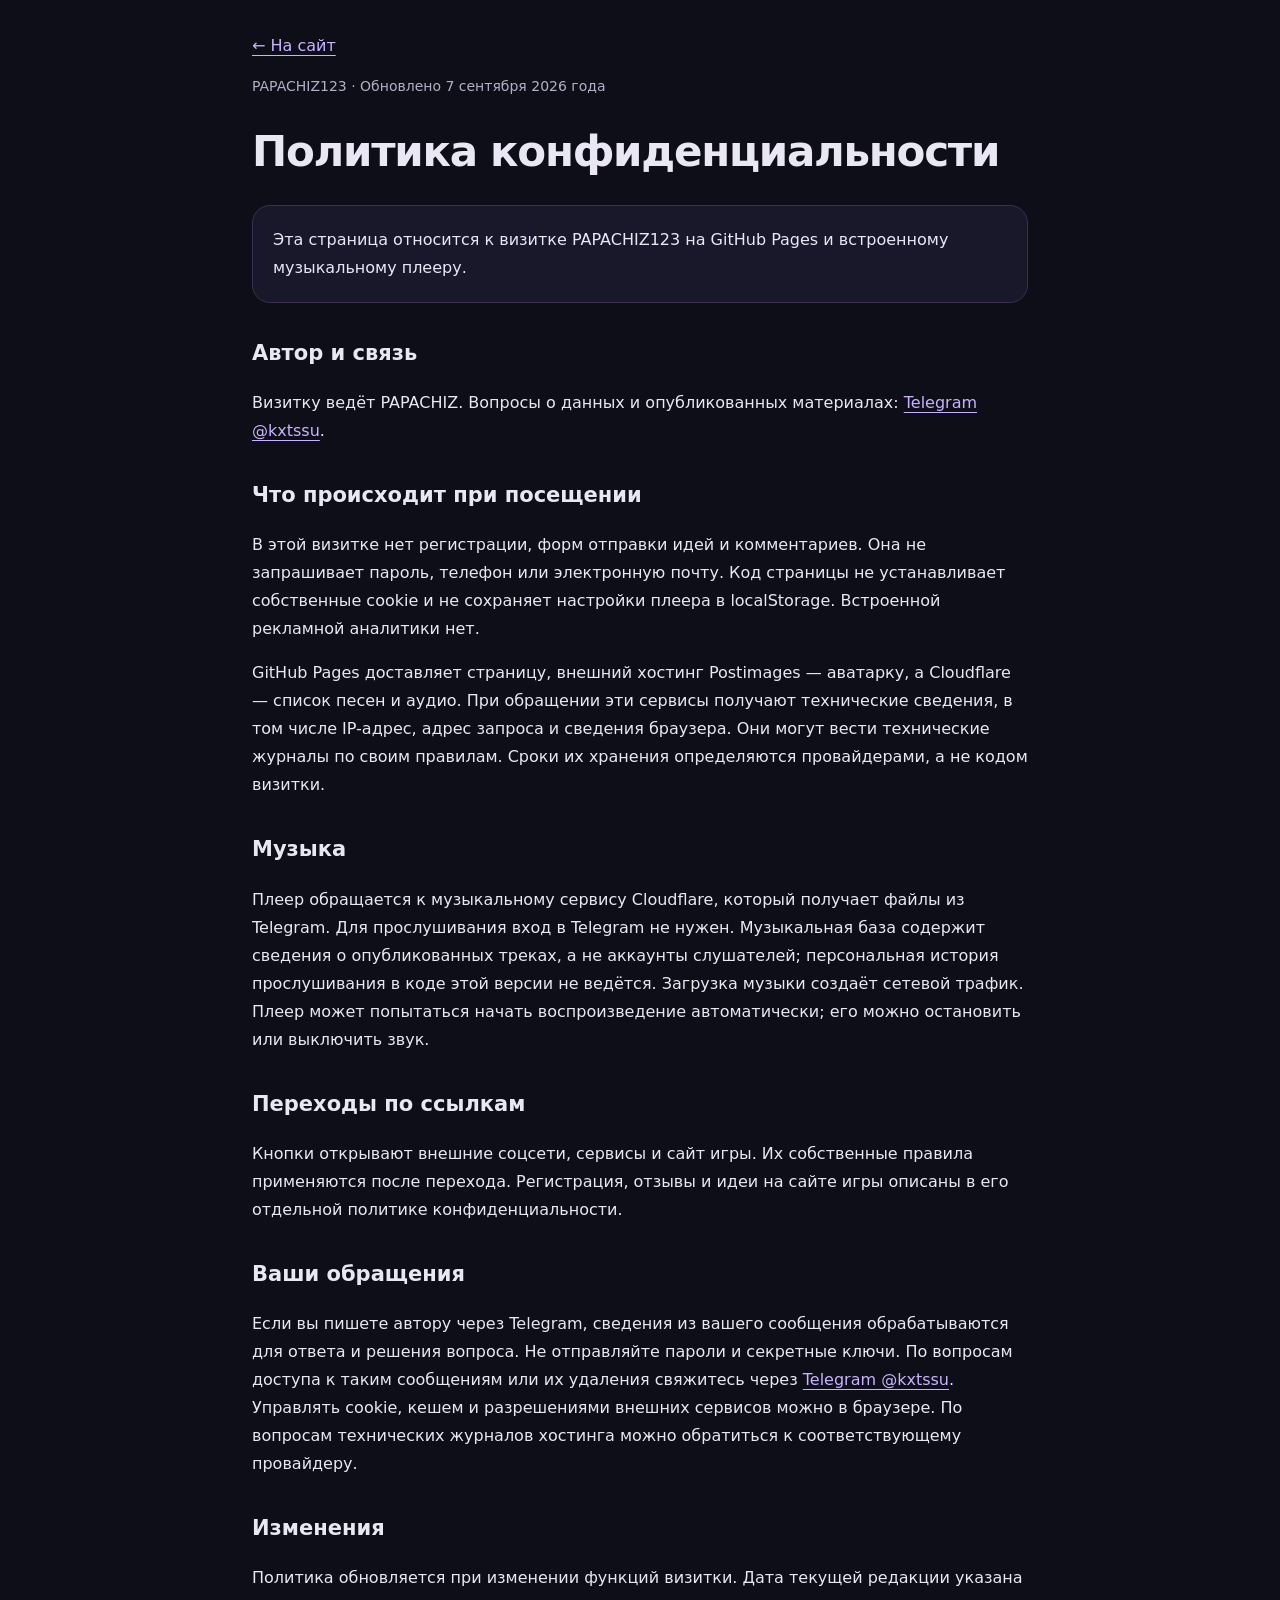
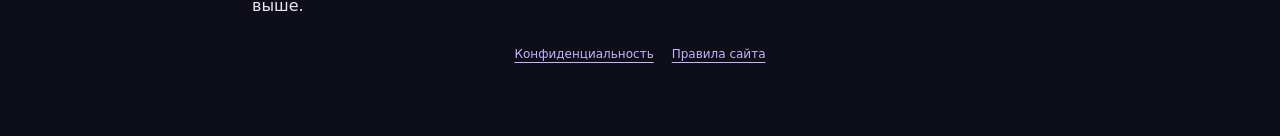
==== privacy.html @ d0d9fba6 "Add files via upload" ====
<!doctype html><html lang="ru"><head><meta charset="utf-8"><meta name="viewport" content="width=device-width,initial-scale=1"><meta name="referrer" content="no-referrer"><title>Политика конфиденциальности — PAPACHIZ123</title><link rel="stylesheet" href="./legal.css"></head><body class="policy-page"><main><a href="./">← На сайт</a><p class="meta">PAPACHIZ123 · Обновлено 7 сентября 2026 года</p><h1>Политика конфиденциальности</h1><p class="lead">Эта страница относится к визитке PAPACHIZ123 на GitHub Pages и встроенному музыкальному плееру.</p><section><h2>Автор и связь</h2><p>Визитку ведёт PAPACHIZ. Вопросы о данных и опубликованных материалах: <a href="https://t.me/kxtssu">Telegram @kxtssu</a>.</p></section><section><h2>Что происходит при посещении</h2><p>В этой визитке нет регистрации, форм отправки идей и комментариев. Она не запрашивает пароль, телефон или электронную почту. Код страницы не устанавливает собственные cookie и не сохраняет настройки плеера в localStorage. Встроенной рекламной аналитики нет.</p><p>GitHub Pages доставляет страницу, внешний хостинг Postimages — аватарку, а Cloudflare — список песен и аудио. При обращении эти сервисы получают технические сведения, в том числе IP-адрес, адрес запроса и сведения браузера. Они могут вести технические журналы по своим правилам. Сроки их хранения определяются провайдерами, а не кодом визитки.</p></section><section><h2>Музыка</h2><p>Плеер обращается к музыкальному сервису Cloudflare, который получает файлы из Telegram. Для прослушивания вход в Telegram не нужен. Музыкальная база содержит сведения о опубликованных треках, а не аккаунты слушателей; персональная история прослушивания в коде этой версии не ведётся. Загрузка музыки создаёт сетевой трафик. Плеер может попытаться начать воспроизведение автоматически; его можно остановить или выключить звук.</p></section><section><h2>Переходы по ссылкам</h2><p>Кнопки открывают внешние соцсети, сервисы и сайт игры. Их собственные правила применяются после перехода. Регистрация, отзывы и идеи на сайте игры описаны в его отдельной политике конфиденциальности.</p></section><section><h2>Ваши обращения</h2><p>Если вы пишете автору через Telegram, сведения из вашего сообщения обрабатываются для ответа и решения вопроса. Не отправляйте пароли и секретные ключи. По вопросам доступа к таким сообщениям или их удаления свяжитесь через <a href="https://t.me/kxtssu">Telegram @kxtssu</a>. Управлять cookie, кешем и разрешениями внешних сервисов можно в браузере. По вопросам технических журналов хостинга можно обратиться к соответствующему провайдеру.</p></section><section><h2>Изменения</h2><p>Политика обновляется при изменении функций визитки. Дата текущей редакции указана выше.</p></section><nav class="legal-links" aria-label="Документы сайта"><a href="./privacy.html">Конфиденциальность</a><a href="./terms.html">Правила сайта</a></nav></main></body></html>
---- legal.css ----
body.policy-page{margin:0;background:#0d0e18;color:#eae7f5;font:16px/1.75 system-ui,-apple-system,Segoe UI,sans-serif;overflow:auto} .policy-page *{box-sizing:border-box}.policy-page main{max-width:820px;margin:auto;padding:32px 22px 64px}.policy-page h1{font-size:clamp(27px,6vw,42px);line-height:1.2;letter-spacing:-.03em}.policy-page h2{font-size:21px;margin-top:32px}.policy-page a,.legal-links a{color:#c9b3ff;text-underline-offset:4px}.policy-page .meta{color:#b4afc7;font-size:14px}.policy-page .lead{background:#19172a;border:1px solid #39314f;border-radius:18px;padding:20px}.legal-links{display:flex;justify-content:center;flex-wrap:wrap;gap:6px 18px;margin:0;padding:5px 10px;font:12px/1.5 system-ui,sans-serif;flex:none}.legal-links a{padding:4px 0}.policy-page a:focus-visible,.legal-links a:focus-visible{outline:2px solid #d8c6ff;outline-offset:4px}@media(prefers-reduced-motion:reduce){.policy-page *{scroll-behavior:auto}}
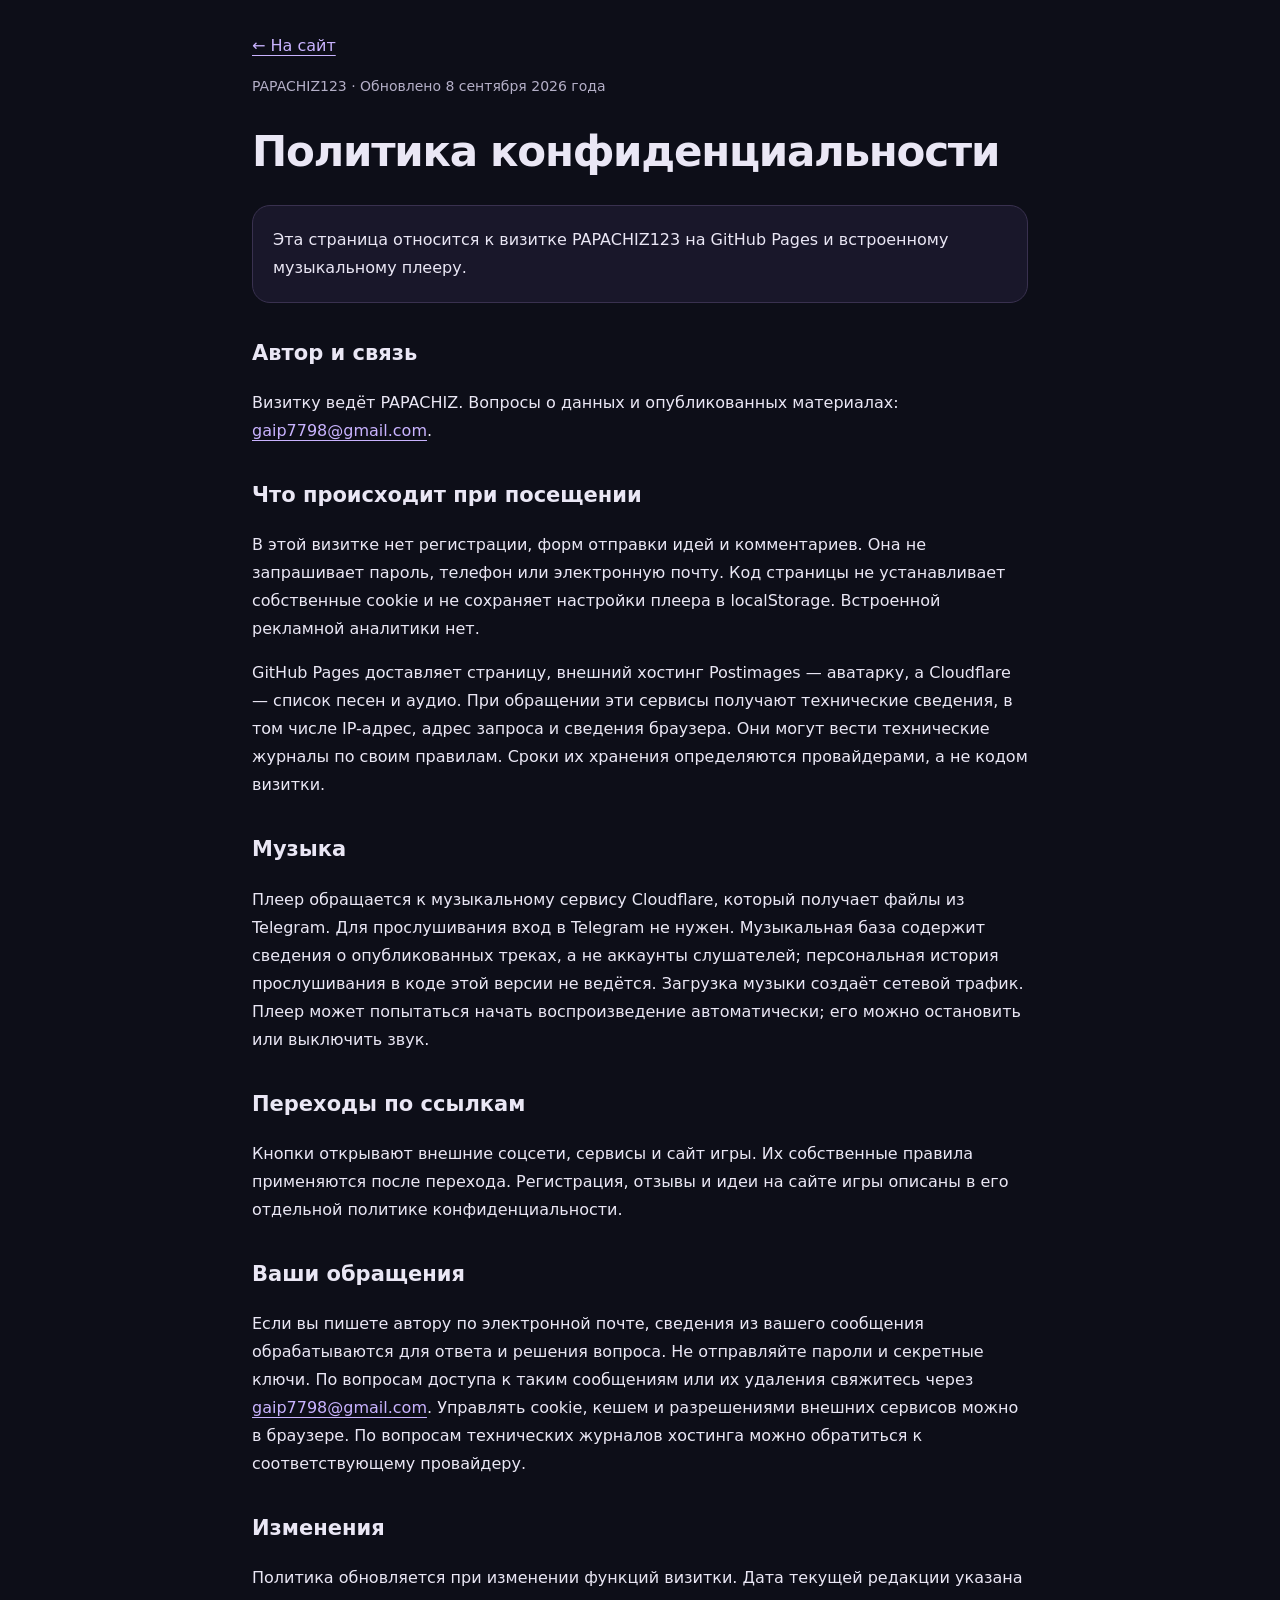
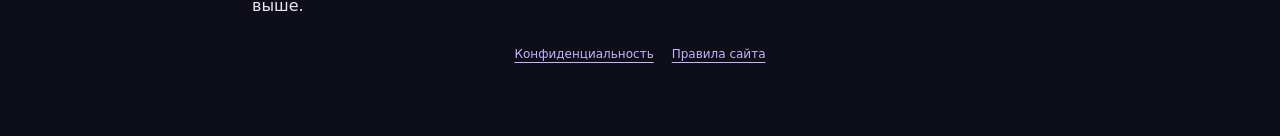
==== commit e5cf2455: "Add files via upload" ====
--- a/privacy.html
+++ b/privacy.html
@@ -1 +1 @@
-<!doctype html><html lang="ru"><head><meta charset="utf-8"><meta name="viewport" content="width=device-width,initial-scale=1"><meta name="referrer" content="no-referrer"><title>Политика конфиденциальности — PAPACHIZ123</title><link rel="stylesheet" href="./legal.css"></head><body class="policy-page"><main><a href="./">← На сайт</a><p class="meta">PAPACHIZ123 · Обновлено 7 сентября 2026 года</p><h1>Политика конфиденциальности</h1><p class="lead">Эта страница относится к визитке PAPACHIZ123 на GitHub Pages и встроенному музыкальному плееру.</p><section><h2>Автор и связь</h2><p>Визитку ведёт PAPACHIZ. Вопросы о данных и опубликованных материалах: <a href="https://t.me/kxtssu">Telegram @kxtssu</a>.</p></section><section><h2>Что происходит при посещении</h2><p>В этой визитке нет регистрации, форм отправки идей и комментариев. Она не запрашивает пароль, телефон или электронную почту. Код страницы не устанавливает собственные cookie и не сохраняет настройки плеера в localStorage. Встроенной рекламной аналитики нет.</p><p>GitHub Pages доставляет страницу, внешний хостинг Postimages — аватарку, а Cloudflare — список песен и аудио. При обращении эти сервисы получают технические сведения, в том числе IP-адрес, адрес запроса и сведения браузера. Они могут вести технические журналы по своим правилам. Сроки их хранения определяются провайдерами, а не кодом визитки.</p></section><section><h2>Музыка</h2><p>Плеер обращается к музыкальному сервису Cloudflare, который получает файлы из Telegram. Для прослушивания вход в Telegram не нужен. Музыкальная база содержит сведения о опубликованных треках, а не аккаунты слушателей; персональная история прослушивания в коде этой версии не ведётся. Загрузка музыки создаёт сетевой трафик. Плеер может попытаться начать воспроизведение автоматически; его можно остановить или выключить звук.</p></section><section><h2>Переходы по ссылкам</h2><p>Кнопки открывают внешние соцсети, сервисы и сайт игры. Их собственные правила применяются после перехода. Регистрация, отзывы и идеи на сайте игры описаны в его отдельной политике конфиденциальности.</p></section><section><h2>Ваши обращения</h2><p>Если вы пишете автору через Telegram, сведения из вашего сообщения обрабатываются для ответа и решения вопроса. Не отправляйте пароли и секретные ключи. По вопросам доступа к таким сообщениям или их удаления свяжитесь через <a href="https://t.me/kxtssu">Telegram @kxtssu</a>. Управлять cookie, кешем и разрешениями внешних сервисов можно в браузере. По вопросам технических журналов хостинга можно обратиться к соответствующему провайдеру.</p></section><section><h2>Изменения</h2><p>Политика обновляется при изменении функций визитки. Дата текущей редакции указана выше.</p></section><nav class="legal-links" aria-label="Документы сайта"><a href="./privacy.html">Конфиденциальность</a><a href="./terms.html">Правила сайта</a></nav></main></body></html>+<!doctype html><html lang="ru"><head><meta charset="utf-8"><meta name="viewport" content="width=device-width,initial-scale=1"><meta name="referrer" content="no-referrer"><title>Политика конфиденциальности — PAPACHIZ123</title><link rel="stylesheet" href="./legal.css"></head><body class="policy-page"><main><a href="./">← На сайт</a><p class="meta">PAPACHIZ123 · Обновлено 8 сентября 2026 года</p><h1>Политика конфиденциальности</h1><p class="lead">Эта страница относится к визитке PAPACHIZ123 на GitHub Pages и встроенному музыкальному плееру.</p><section><h2>Автор и связь</h2><p>Визитку ведёт PAPACHIZ. Вопросы о данных и опубликованных материалах: <a href="mailto:gaip7798@gmail.com">gaip7798@gmail.com</a>.</p></section><section><h2>Что происходит при посещении</h2><p>В этой визитке нет регистрации, форм отправки идей и комментариев. Она не запрашивает пароль, телефон или электронную почту. Код страницы не устанавливает собственные cookie и не сохраняет настройки плеера в localStorage. Встроенной рекламной аналитики нет.</p><p>GitHub Pages доставляет страницу, внешний хостинг Postimages — аватарку, а Cloudflare — список песен и аудио. При обращении эти сервисы получают технические сведения, в том числе IP-адрес, адрес запроса и сведения браузера. Они могут вести технические журналы по своим правилам. Сроки их хранения определяются провайдерами, а не кодом визитки.</p></section><section><h2>Музыка</h2><p>Плеер обращается к музыкальному сервису Cloudflare, который получает файлы из Telegram. Для прослушивания вход в Telegram не нужен. Музыкальная база содержит сведения о опубликованных треках, а не аккаунты слушателей; персональная история прослушивания в коде этой версии не ведётся. Загрузка музыки создаёт сетевой трафик. Плеер может попытаться начать воспроизведение автоматически; его можно остановить или выключить звук.</p></section><section><h2>Переходы по ссылкам</h2><p>Кнопки открывают внешние соцсети, сервисы и сайт игры. Их собственные правила применяются после перехода. Регистрация, отзывы и идеи на сайте игры описаны в его отдельной политике конфиденциальности.</p></section><section><h2>Ваши обращения</h2><p>Если вы пишете автору по электронной почте, сведения из вашего сообщения обрабатываются для ответа и решения вопроса. Не отправляйте пароли и секретные ключи. По вопросам доступа к таким сообщениям или их удаления свяжитесь через <a href="mailto:gaip7798@gmail.com">gaip7798@gmail.com</a>. Управлять cookie, кешем и разрешениями внешних сервисов можно в браузере. По вопросам технических журналов хостинга можно обратиться к соответствующему провайдеру.</p></section><section><h2>Изменения</h2><p>Политика обновляется при изменении функций визитки. Дата текущей редакции указана выше.</p></section><nav class="legal-links" aria-label="Документы сайта"><a href="./privacy.html">Конфиденциальность</a><a href="./terms.html">Правила сайта</a></nav></main></body></html>
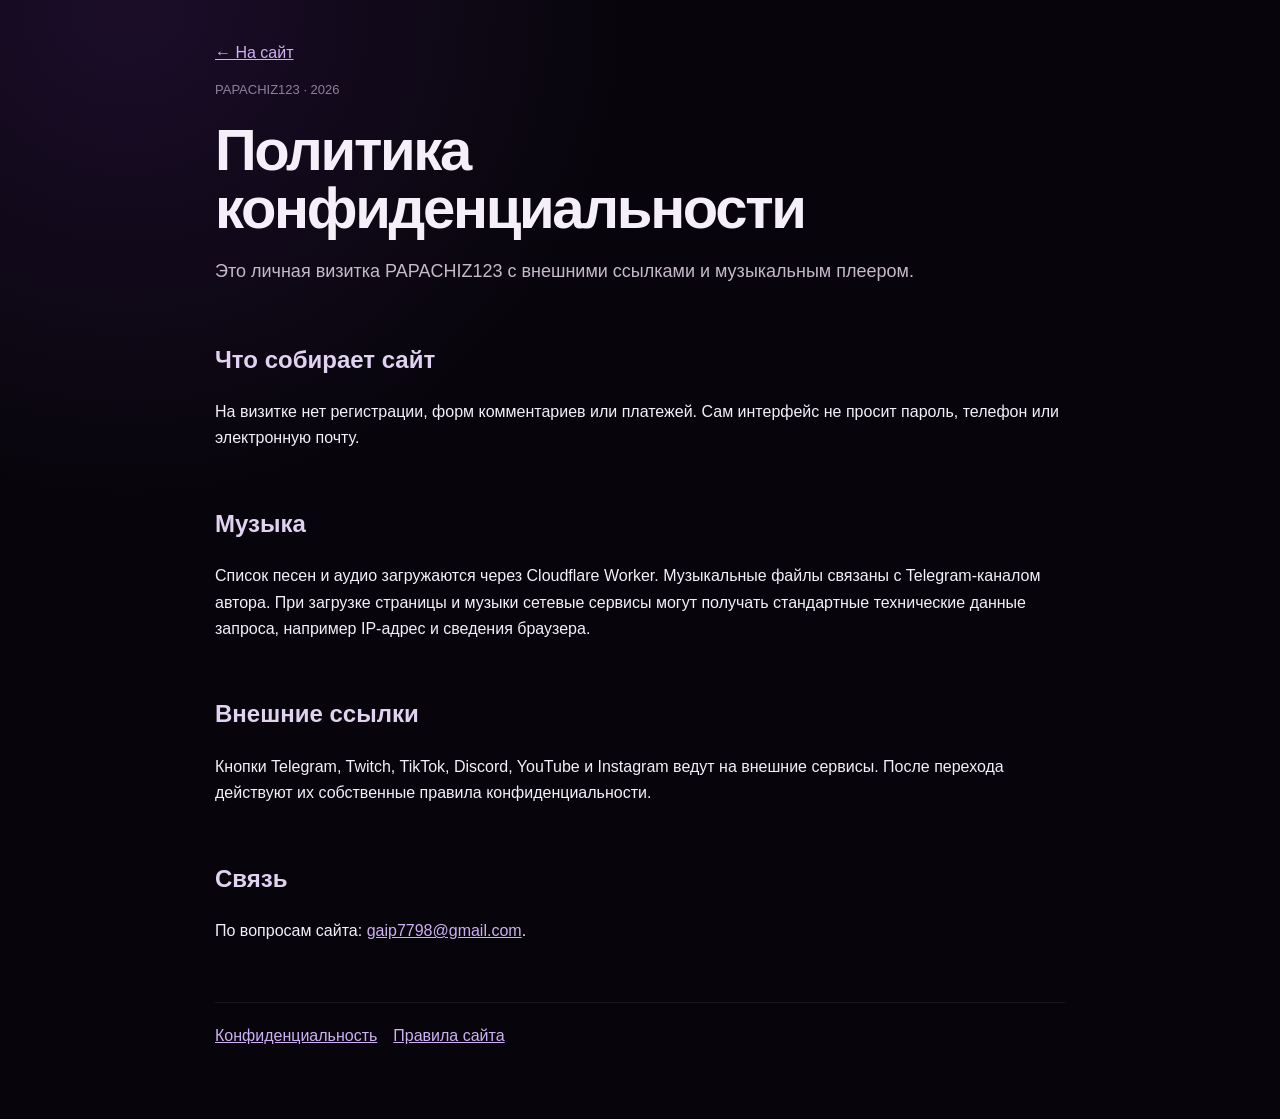
==== commit 0ca62c17: "Rebuild PAPACHIZ site" ====
--- a/privacy.html
+++ b/privacy.html
@@ -1 +1 @@
-<!doctype html><html lang="ru"><head><meta charset="utf-8"><meta name="viewport" content="width=device-width,initial-scale=1"><meta name="referrer" content="no-referrer"><title>Политика конфиденциальности — PAPACHIZ123</title><link rel="stylesheet" href="./legal.css"></head><body class="policy-page"><main><a href="./">← На сайт</a><p class="meta">PAPACHIZ123 · Обновлено 8 сентября 2026 года</p><h1>Политика конфиденциальности</h1><p class="lead">Эта страница относится к визитке PAPACHIZ123 на GitHub Pages и встроенному музыкальному плееру.</p><section><h2>Автор и связь</h2><p>Визитку ведёт PAPACHIZ. Вопросы о данных и опубликованных материалах: <a href="mailto:gaip7798@gmail.com">gaip7798@gmail.com</a>.</p></section><section><h2>Что происходит при посещении</h2><p>В этой визитке нет регистрации, форм отправки идей и комментариев. Она не запрашивает пароль, телефон или электронную почту. Код страницы не устанавливает собственные cookie и не сохраняет настройки плеера в localStorage. Встроенной рекламной аналитики нет.</p><p>GitHub Pages доставляет страницу, внешний хостинг Postimages — аватарку, а Cloudflare — список песен и аудио. При обращении эти сервисы получают технические сведения, в том числе IP-адрес, адрес запроса и сведения браузера. Они могут вести технические журналы по своим правилам. Сроки их хранения определяются провайдерами, а не кодом визитки.</p></section><section><h2>Музыка</h2><p>Плеер обращается к музыкальному сервису Cloudflare, который получает файлы из Telegram. Для прослушивания вход в Telegram не нужен. Музыкальная база содержит сведения о опубликованных треках, а не аккаунты слушателей; персональная история прослушивания в коде этой версии не ведётся. Загрузка музыки создаёт сетевой трафик. Плеер может попытаться начать воспроизведение автоматически; его можно остановить или выключить звук.</p></section><section><h2>Переходы по ссылкам</h2><p>Кнопки открывают внешние соцсети, сервисы и сайт игры. Их собственные правила применяются после перехода. Регистрация, отзывы и идеи на сайте игры описаны в его отдельной политике конфиденциальности.</p></section><section><h2>Ваши обращения</h2><p>Если вы пишете автору по электронной почте, сведения из вашего сообщения обрабатываются для ответа и решения вопроса. Не отправляйте пароли и секретные ключи. По вопросам доступа к таким сообщениям или их удаления свяжитесь через <a href="mailto:gaip7798@gmail.com">gaip7798@gmail.com</a>. Управлять cookie, кешем и разрешениями внешних сервисов можно в браузере. По вопросам технических журналов хостинга можно обратиться к соответствующему провайдеру.</p></section><section><h2>Изменения</h2><p>Политика обновляется при изменении функций визитки. Дата текущей редакции указана выше.</p></section><nav class="legal-links" aria-label="Документы сайта"><a href="./privacy.html">Конфиденциальность</a><a href="./terms.html">Правила сайта</a></nav></main></body></html>+<!doctype html><html lang="ru"><head><meta charset="utf-8"><meta name="viewport" content="width=device-width,initial-scale=1"><meta name="theme-color" content="#09060f"><title>Конфиденциальность — PAPACHIZ123</title><link rel="icon" href="favicon-32.png"><link rel="stylesheet" href="legal.css"></head><body><main><a href="./">← На сайт</a><p class="meta">PAPACHIZ123 · 2026</p><h1>Политика конфиденциальности</h1><p class="lead">Это личная визитка PAPACHIZ123 с внешними ссылками и музыкальным плеером.</p><section><h2>Что собирает сайт</h2><p>На визитке нет регистрации, форм комментариев или платежей. Сам интерфейс не просит пароль, телефон или электронную почту.</p></section><section><h2>Музыка</h2><p>Список песен и аудио загружаются через Cloudflare Worker. Музыкальные файлы связаны с Telegram-каналом автора. При загрузке страницы и музыки сетевые сервисы могут получать стандартные технические данные запроса, например IP-адрес и сведения браузера.</p></section><section><h2>Внешние ссылки</h2><p>Кнопки Telegram, Twitch, TikTok, Discord, YouTube и Instagram ведут на внешние сервисы. После перехода действуют их собственные правила конфиденциальности.</p></section><section><h2>Связь</h2><p>По вопросам сайта: <a href="mailto:gaip7798@gmail.com">gaip7798@gmail.com</a>.</p></section><nav class="legal-links"><a href="privacy.html">Конфиденциальность</a><a href="terms.html">Правила сайта</a></nav></main></body></html>
--- a/legal.css
+++ b/legal.css
@@ -1 +1 @@
-body.policy-page{margin:0;background:#0d0e18;color:#eae7f5;font:16px/1.75 system-ui,-apple-system,Segoe UI,sans-serif;overflow:auto} .policy-page *{box-sizing:border-box}.policy-page main{max-width:820px;margin:auto;padding:32px 22px 64px}.policy-page h1{font-size:clamp(27px,6vw,42px);line-height:1.2;letter-spacing:-.03em}.policy-page h2{font-size:21px;margin-top:32px}.policy-page a,.legal-links a{color:#c9b3ff;text-underline-offset:4px}.policy-page .meta{color:#b4afc7;font-size:14px}.policy-page .lead{background:#19172a;border:1px solid #39314f;border-radius:18px;padding:20px}.legal-links{display:flex;justify-content:center;flex-wrap:wrap;gap:6px 18px;margin:0;padding:5px 10px;font:12px/1.5 system-ui,sans-serif;flex:none}.legal-links a{padding:4px 0}.policy-page a:focus-visible,.legal-links a:focus-visible{outline:2px solid #d8c6ff;outline-offset:4px}@media(prefers-reduced-motion:reduce){.policy-page *{scroll-behavior:auto}}+:root{color-scheme:dark}*{box-sizing:border-box}body{margin:0;background:radial-gradient(circle at 10% 0,#54237d44,transparent 32rem),#07050b;color:#f4eff8;font-family:-apple-system,BlinkMacSystemFont,"Segoe UI",Roboto,Arial,sans-serif;line-height:1.65}main{width:min(850px,calc(100% - 32px));margin:0 auto;padding:40px 0 70px}a{color:#ceb0f4}h1{font-size:clamp(32px,6vw,58px);line-height:1;letter-spacing:-.04em;margin:20px 0}h2{margin-top:34px;color:#e1d2f2}.meta{color:#8e809c;font-size:13px}.lead{font-size:18px;color:#c6baca}.legal-links{display:flex;gap:16px;margin-top:40px;padding-top:20px;border-top:1px solid #ffffff13}section{padding:1px 0}
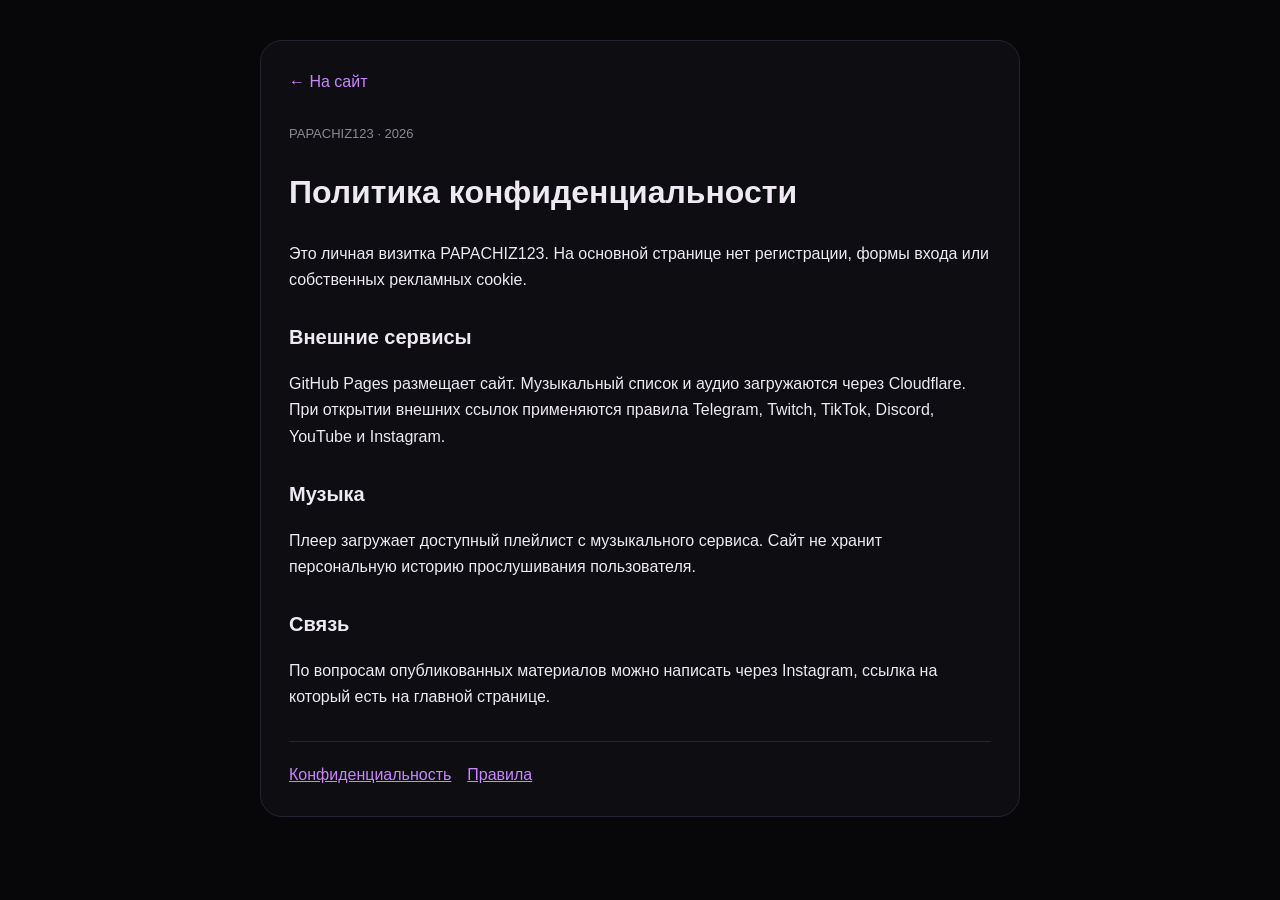
==== commit 4b7da6e4: "Update PAPACHIZ design" ====
--- a/privacy.html
+++ b/privacy.html
@@ -1 +1 @@
-<!doctype html><html lang="ru"><head><meta charset="utf-8"><meta name="viewport" content="width=device-width,initial-scale=1"><meta name="theme-color" content="#09060f"><title>Конфиденциальность — PAPACHIZ123</title><link rel="icon" href="favicon-32.png"><link rel="stylesheet" href="legal.css"></head><body><main><a href="./">← На сайт</a><p class="meta">PAPACHIZ123 · 2026</p><h1>Политика конфиденциальности</h1><p class="lead">Это личная визитка PAPACHIZ123 с внешними ссылками и музыкальным плеером.</p><section><h2>Что собирает сайт</h2><p>На визитке нет регистрации, форм комментариев или платежей. Сам интерфейс не просит пароль, телефон или электронную почту.</p></section><section><h2>Музыка</h2><p>Список песен и аудио загружаются через Cloudflare Worker. Музыкальные файлы связаны с Telegram-каналом автора. При загрузке страницы и музыки сетевые сервисы могут получать стандартные технические данные запроса, например IP-адрес и сведения браузера.</p></section><section><h2>Внешние ссылки</h2><p>Кнопки Telegram, Twitch, TikTok, Discord, YouTube и Instagram ведут на внешние сервисы. После перехода действуют их собственные правила конфиденциальности.</p></section><section><h2>Связь</h2><p>По вопросам сайта: <a href="mailto:gaip7798@gmail.com">gaip7798@gmail.com</a>.</p></section><nav class="legal-links"><a href="privacy.html">Конфиденциальность</a><a href="terms.html">Правила сайта</a></nav></main></body></html>
+<!doctype html><html lang="ru"><head><meta charset="utf-8"><meta name="viewport" content="width=device-width,initial-scale=1"><title>Конфиденциальность — PAPACHIZ123</title><link rel="stylesheet" href="legal.css"></head><body><main class="legal"><a class="back" href="./">← На сайт</a><p class="meta">PAPACHIZ123 · 2026</p><h1>Политика конфиденциальности</h1><p>Это личная визитка PAPACHIZ123. На основной странице нет регистрации, формы входа или собственных рекламных cookie.</p><h2>Внешние сервисы</h2><p>GitHub Pages размещает сайт. Музыкальный список и аудио загружаются через Cloudflare. При открытии внешних ссылок применяются правила Telegram, Twitch, TikTok, Discord, YouTube и Instagram.</p><h2>Музыка</h2><p>Плеер загружает доступный плейлист с музыкального сервиса. Сайт не хранит персональную историю прослушивания пользователя.</p><h2>Связь</h2><p>По вопросам опубликованных материалов можно написать через Instagram, ссылка на который есть на главной странице.</p><nav class="links"><a href="privacy.html">Конфиденциальность</a><a href="terms.html">Правила</a></nav></main></body></html>
--- a/legal.css
+++ b/legal.css
@@ -1 +1 @@
-:root{color-scheme:dark}*{box-sizing:border-box}body{margin:0;background:radial-gradient(circle at 10% 0,#54237d44,transparent 32rem),#07050b;color:#f4eff8;font-family:-apple-system,BlinkMacSystemFont,"Segoe UI",Roboto,Arial,sans-serif;line-height:1.65}main{width:min(850px,calc(100% - 32px));margin:0 auto;padding:40px 0 70px}a{color:#ceb0f4}h1{font-size:clamp(32px,6vw,58px);line-height:1;letter-spacing:-.04em;margin:20px 0}h2{margin-top:34px;color:#e1d2f2}.meta{color:#8e809c;font-size:13px}.lead{font-size:18px;color:#c6baca}.legal-links{display:flex;gap:16px;margin-top:40px;padding-top:20px;border-top:1px solid #ffffff13}section{padding:1px 0}
+*{box-sizing:border-box}body{margin:0;background:#07070a;color:#eee9f3;font:16px/1.65 -apple-system,BlinkMacSystemFont,"Segoe UI",Arial,sans-serif}.legal{width:min(760px,calc(100% - 28px));margin:40px auto;padding:28px;border:1px solid #262330;border-radius:22px;background:#0d0d12}.legal a{color:#c785ff}.legal h1{font-size:32px}.legal h2{margin-top:28px;font-size:20px}.meta{color:#8e8796;font-size:13px}.back{display:inline-block;margin-bottom:15px;text-decoration:none}.links{display:flex;gap:16px;margin-top:30px;padding-top:20px;border-top:1px solid #262330}
